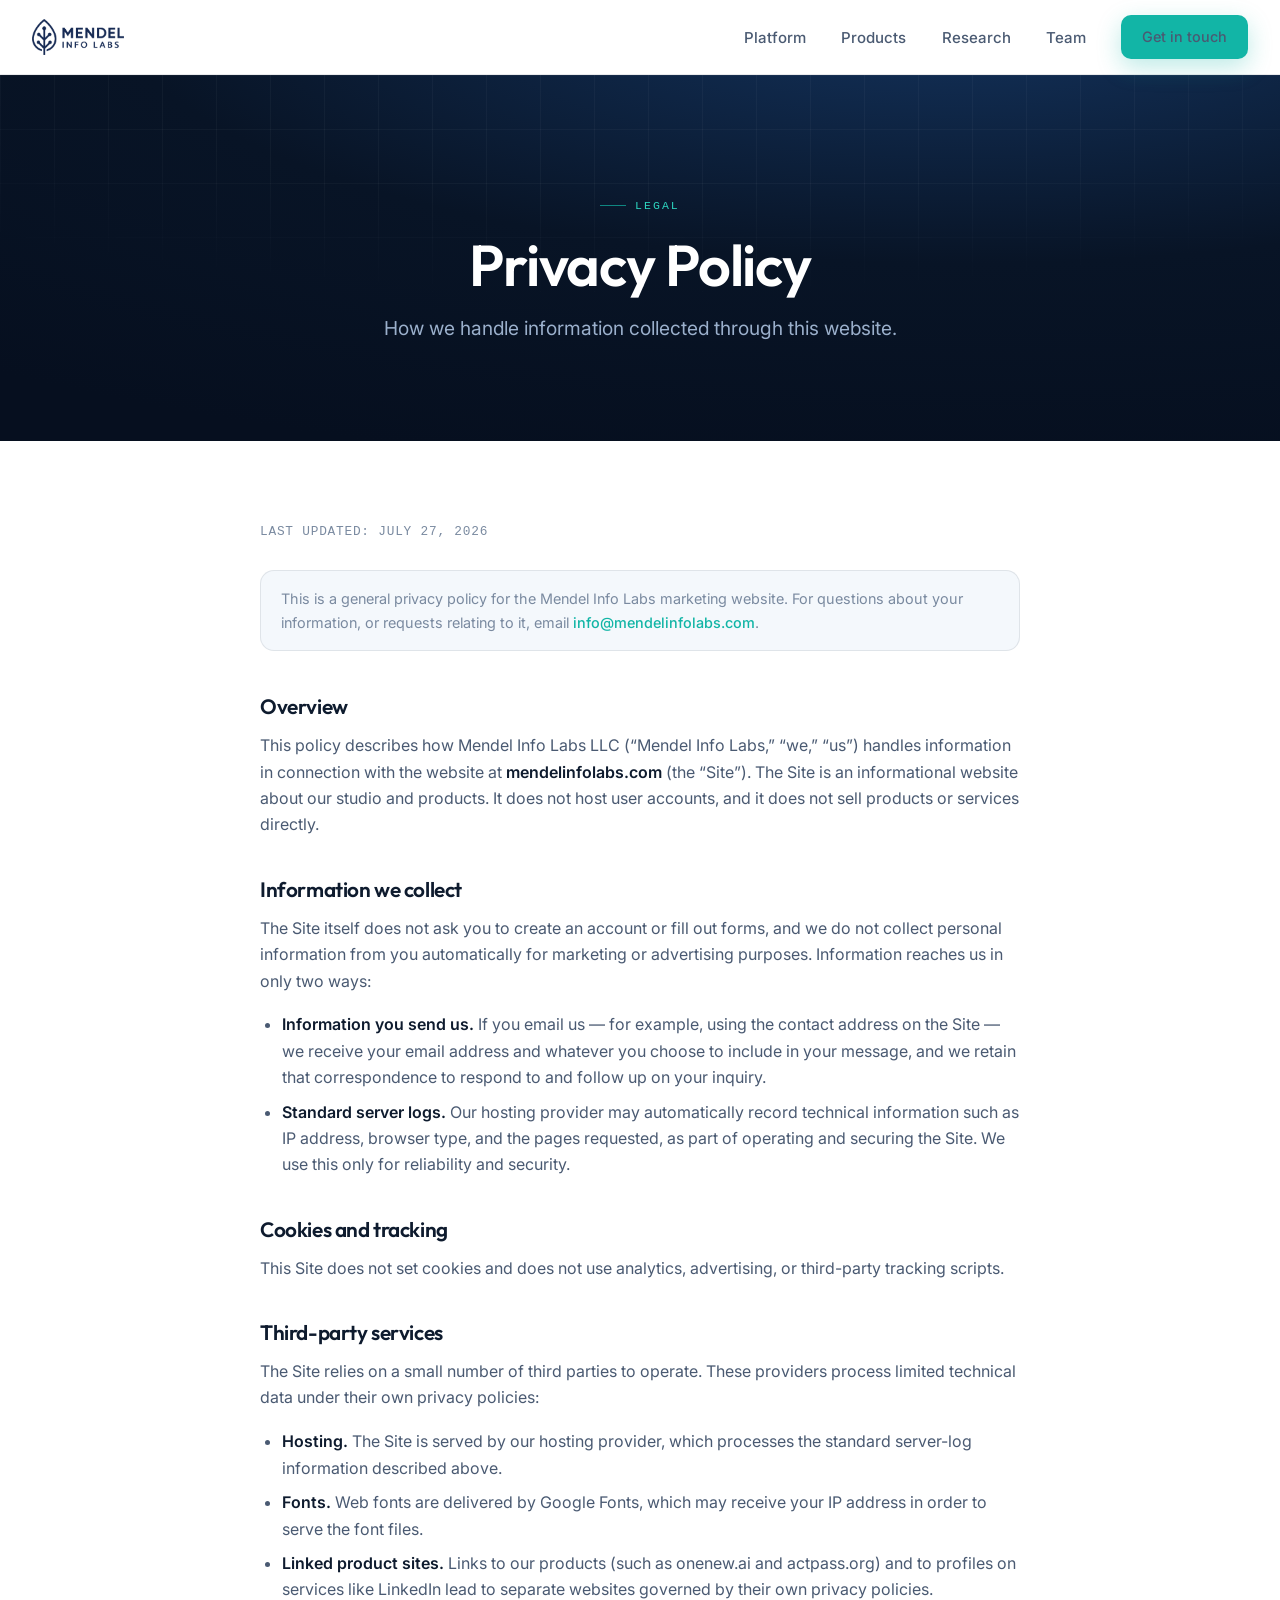
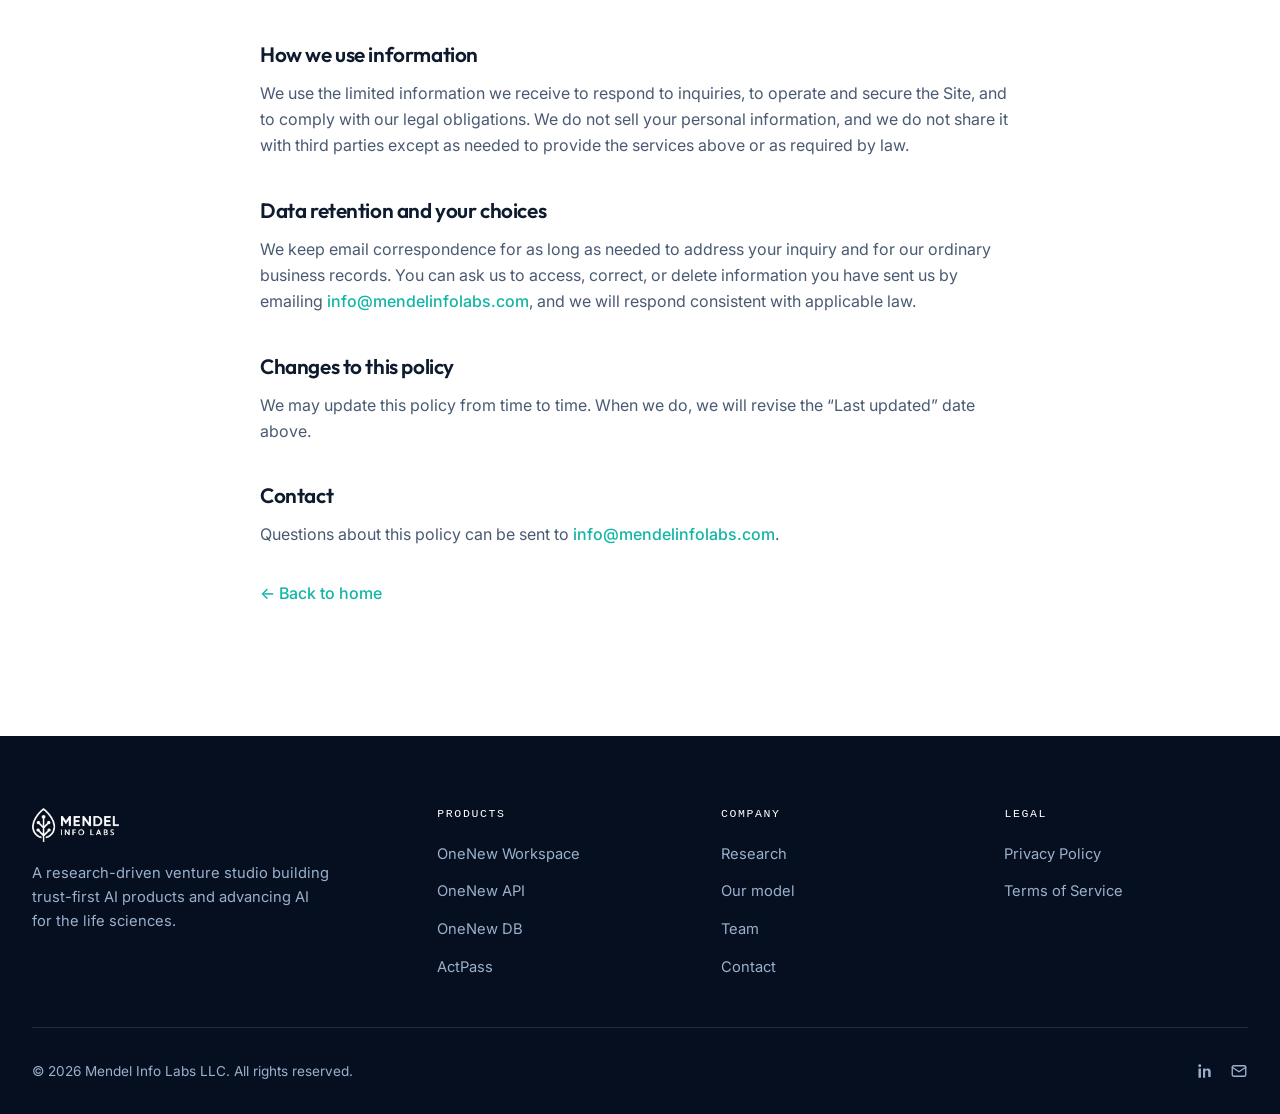
==== privacy.html @ 94ed28a3 "Fix hero product count and add Privacy/Terms pages - Hero stat said '3 Shipping products' while the " ====
<!DOCTYPE html>
<html lang="en">

<head>
    <meta charset="UTF-8">
    <meta name="viewport" content="width=device-width, initial-scale=1.0">
    <title>Privacy Policy | Mendel Info Labs</title>
    <meta name="description" content="How Mendel Info Labs handles information collected through the mendelinfolabs.com website.">
    <link rel="stylesheet" href="style.css">
    <link rel="icon" type="image/png" href="favicon.png">
    <link rel="apple-touch-icon" href="apple-touch-icon.png">
    <link rel="preconnect" href="https://fonts.googleapis.com">
    <link rel="preconnect" href="https://fonts.gstatic.com" crossorigin>
    <link
        href="https://fonts.googleapis.com/css2?family=Inter:wght@300;400;500;600;700&family=Outfit:wght@400;500;600;700&display=swap"
        rel="stylesheet">
</head>

<body>
    <svg width="0" height="0" style="position:absolute" aria-hidden="true">
        <defs>
            <symbol id="i-arrow" viewBox="0 0 24 24" fill="none" stroke="currentColor" stroke-width="1.8" stroke-linecap="round" stroke-linejoin="round"><path d="M5 12h14M13 6l6 6-6 6"/></symbol>
            <symbol id="i-mail" viewBox="0 0 24 24" fill="none" stroke="currentColor" stroke-width="1.8" stroke-linecap="round" stroke-linejoin="round"><rect x="3" y="5" width="18" height="14" rx="2"/><path d="M3 7l9 6 9-6"/></symbol>
            <symbol id="i-menu" viewBox="0 0 24 24" fill="none" stroke="currentColor" stroke-width="2" stroke-linecap="round"><path d="M4 7h16M4 12h16M4 17h16"/></symbol>
            <symbol id="i-li" viewBox="0 0 24 24" fill="currentColor"><path d="M6.94 5A1.94 1.94 0 113 5a1.94 1.94 0 013.94 0zM3.3 8.5h3.28V21H3.3V8.5zM9.36 8.5h3.14v1.71h.05c.44-.83 1.5-1.71 3.1-1.71 3.32 0 3.93 2.18 3.93 5v6.5h-3.28v-5.76c0-1.37-.02-3.14-1.91-3.14-1.92 0-2.21 1.5-2.21 3.04V21H9.36V8.5z"/></symbol>
        </defs>
    </svg>

    <header id="site-header">
        <nav class="container">
            <a href="index.html" class="logo" aria-label="Mendel Info Labs home">
                <img src="logo.png" alt="Mendel Info Labs">
            </a>
            <button class="nav-toggle" id="nav-toggle" aria-label="Toggle menu" aria-expanded="false">
                <svg><use href="#i-menu"/></svg>
            </button>
            <ul class="nav-links" id="nav-links">
                <li><a href="index.html#platform">Platform</a></li>
                <li><a href="index.html#products">Products</a></li>
                <li><a href="index.html#research">Research</a></li>
                <li><a href="team.html">Team</a></li>
                <li><a href="index.html#contact" class="btn btn-primary">Get in touch</a></li>
            </ul>
        </nav>
    </header>

    <main>
        <section class="page-header">
            <div class="container">
                <span class="eyebrow" style="justify-content:center;color:var(--teal-bright);">Legal</span>
                <h1>Privacy Policy</h1>
                <p>How we handle information collected through this website.</p>
            </div>
        </section>

        <section class="section" style="padding-top:5rem;">
            <div class="container">
                <div class="legal-body">
                    <p class="updated" style="font-family:var(--font-mono);font-size:0.8rem;letter-spacing:0.06em;text-transform:uppercase;color:var(--muted);margin-bottom:1.75rem;">Last updated: July 27, 2026</p>

                    <div class="legal-note">This is a general privacy policy for the Mendel&nbsp;Info&nbsp;Labs marketing website. For questions about your information, or requests relating to it, email <a href="mailto:info@mendelinfolabs.com">info@mendelinfolabs.com</a>.</div>

                    <h2>Overview</h2>
                    <p>This policy describes how Mendel Info Labs LLC (&ldquo;Mendel Info Labs,&rdquo; &ldquo;we,&rdquo; &ldquo;us&rdquo;) handles information in connection with the website at <strong>mendelinfolabs.com</strong> (the &ldquo;Site&rdquo;). The Site is an informational website about our studio and products. It does not host user accounts, and it does not sell products or services directly.</p>

                    <h2>Information we collect</h2>
                    <p>The Site itself does not ask you to create an account or fill out forms, and we do not collect personal information from you automatically for marketing or advertising purposes. Information reaches us in only two ways:</p>
                    <ul>
                        <li><strong>Information you send us.</strong> If you email us &mdash; for example, using the contact address on the Site &mdash; we receive your email address and whatever you choose to include in your message, and we retain that correspondence to respond to and follow up on your inquiry.</li>
                        <li><strong>Standard server logs.</strong> Our hosting provider may automatically record technical information such as IP address, browser type, and the pages requested, as part of operating and securing the Site. We use this only for reliability and security.</li>
                    </ul>

                    <h2>Cookies and tracking</h2>
                    <p>This Site does not set cookies and does not use analytics, advertising, or third-party tracking scripts.</p>

                    <h2>Third-party services</h2>
                    <p>The Site relies on a small number of third parties to operate. These providers process limited technical data under their own privacy policies:</p>
                    <ul>
                        <li><strong>Hosting.</strong> The Site is served by our hosting provider, which processes the standard server-log information described above.</li>
                        <li><strong>Fonts.</strong> Web fonts are delivered by Google Fonts, which may receive your IP address in order to serve the font files.</li>
                        <li><strong>Linked product sites.</strong> Links to our products (such as onenew.ai and actpass.org) and to profiles on services like LinkedIn lead to separate websites governed by their own privacy policies.</li>
                    </ul>

                    <h2>How we use information</h2>
                    <p>We use the limited information we receive to respond to inquiries, to operate and secure the Site, and to comply with our legal obligations. We do not sell your personal information, and we do not share it with third parties except as needed to provide the services above or as required by law.</p>

                    <h2>Data retention and your choices</h2>
                    <p>We keep email correspondence for as long as needed to address your inquiry and for our ordinary business records. You can ask us to access, correct, or delete information you have sent us by emailing <a href="mailto:info@mendelinfolabs.com">info@mendelinfolabs.com</a>, and we will respond consistent with applicable law.</p>

                    <h2>Changes to this policy</h2>
                    <p>We may update this policy from time to time. When we do, we will revise the &ldquo;Last updated&rdquo; date above.</p>

                    <h2>Contact</h2>
                    <p>Questions about this policy can be sent to <a href="mailto:info@mendelinfolabs.com">info@mendelinfolabs.com</a>.</p>

                    <p style="margin-top:2rem;"><a href="index.html">&larr; Back to home</a></p>
                </div>
            </div>
        </section>
    </main>

    <footer>
        <div class="container">
            <div class="footer-top">
                <div class="footer-brand">
                    <img src="logo-light.png" alt="Mendel Info Labs">
                    <p>A research-driven venture studio building trust-first AI products and advancing AI for the life
                        sciences.</p>
                </div>
                <div class="footer-col">
                    <h5>Products</h5>
                    <ul>
                        <li><a href="https://www.onenew.ai/" target="_blank" rel="noopener">OneNew Workspace</a></li>
                        <li><a href="index.html#platform">OneNew API</a></li>
                        <li><a href="index.html#platform">OneNew DB</a></li>
                        <li><a href="https://www.actpass.org/" target="_blank" rel="noopener">ActPass</a></li>
                    </ul>
                </div>
                <div class="footer-col">
                    <h5>Company</h5>
                    <ul>
                        <li><a href="index.html#research">Research</a></li>
                        <li><a href="index.html#model">Our model</a></li>
                        <li><a href="team.html">Team</a></li>
                        <li><a href="index.html#contact">Contact</a></li>
                    </ul>
                </div>
                <div class="footer-col">
                    <h5>Legal</h5>
                    <ul>
                        <li><a href="privacy.html">Privacy Policy</a></li>
                        <li><a href="terms.html">Terms of Service</a></li>
                    </ul>
                </div>
            </div>
            <div class="footer-bottom">
                <span>&copy; <span id="year">2026</span> Mendel Info Labs LLC. All rights reserved.</span>
                <div class="socials">
                    <a href="https://www.linkedin.com/in/akigogikar/" target="_blank" rel="noopener" aria-label="LinkedIn"><svg><use href="#i-li"/></svg></a>
                    <a href="mailto:info@mendelinfolabs.com" aria-label="Email"><svg><use href="#i-mail"/></svg></a>
                </div>
            </div>
        </div>
    </footer>
    <script src="main.js"></script>
</body>

</html>
---- style.css ----
/* =============================================================
   Mendel Info Labs — Design System
   Premium, due-diligence-grade static site
   ============================================================= */

:root {
    /* Brand */
    --navy-950: #060F1F;
    --navy-900: #081426;
    --navy-800: #0B1F3A;
    --navy-700: #12294A;
    --navy-600: #1B3560;

    --teal: #12B5A6;
    --teal-bright: #2DD4BF;
    --teal-soft: #99F6E4;
    --accent: #4F8BFF;

    --ink: #0E1B2E;
    --slate: #4A5A72;
    --muted: #7A8AA0;
    --line: rgba(14, 27, 46, 0.09);
    --line-strong: rgba(14, 27, 46, 0.14);

    --bg: #FFFFFF;
    --bg-soft: #F4F8FC;
    --bg-tint: #EDF3FA;

    /* On-dark */
    --d-text: #E9F1FB;
    --d-muted: #9BB0CC;
    --d-line: rgba(255, 255, 255, 0.12);
    --d-card: rgba(255, 255, 255, 0.045);

    --container: 1280px;
    --container-wide: 1400px;
    --radius: 14px;
    --radius-lg: 22px;
    --radius-xl: 30px;

    --shadow-sm: 0 1px 2px rgba(9, 20, 38, 0.06), 0 2px 6px rgba(9, 20, 38, 0.05);
    --shadow-md: 0 12px 30px rgba(9, 20, 38, 0.08);
    --shadow-lg: 0 30px 60px rgba(9, 20, 38, 0.12);
    --shadow-glow: 0 0 0 1px rgba(18, 181, 166, 0.25), 0 20px 50px rgba(18, 181, 166, 0.18);

    --ease: cubic-bezier(0.22, 0.61, 0.36, 1);
    --transition: all 0.3s var(--ease);

    --font-display: 'Outfit', -apple-system, BlinkMacSystemFont, 'Segoe UI', sans-serif;
    --font-body: 'Inter', -apple-system, BlinkMacSystemFont, 'Segoe UI', sans-serif;
    --font-mono: 'SF Mono', 'JetBrains Mono', 'Roboto Mono', ui-monospace, monospace;
}

*,
*::before,
*::after {
    margin: 0;
    padding: 0;
    box-sizing: border-box;
}

html {
    scroll-behavior: smooth;
    scroll-padding-top: 100px;
    -webkit-text-size-adjust: 100%;
}

body {
    font-family: var(--font-body);
    line-height: 1.65;
    color: var(--slate);
    background: var(--bg);
    overflow-x: hidden;
    -webkit-font-smoothing: antialiased;
    text-rendering: optimizeLegibility;
}

h1, h2, h3, h4, h5 {
    font-family: var(--font-display);
    color: var(--ink);
    line-height: 1.12;
    letter-spacing: -0.02em;
    font-weight: 600;
}

a { color: inherit; }
img, svg { display: block; max-width: 100%; }
ul { list-style: none; }

.container {
    max-width: var(--container);
    margin: 0 auto;
    padding: 0 2rem;
    width: 100%;
}

/* ---------- Shared bits ---------- */
.eyebrow {
    display: inline-flex;
    align-items: center;
    gap: 0.55rem;
    font-family: var(--font-mono);
    font-size: 0.72rem;
    font-weight: 500;
    letter-spacing: 0.18em;
    text-transform: uppercase;
    color: var(--teal);
    margin-bottom: 1.1rem;
}
.eyebrow::before {
    content: "";
    width: 26px;
    height: 1px;
    background: var(--teal);
    opacity: 0.7;
}
.on-dark .eyebrow { color: var(--teal-bright); }

.section {
    padding: 7rem 0;
    position: relative;
}
.section-sm { padding: 5rem 0; }

.on-dark {
    background: var(--navy-800);
    color: var(--d-text);
}
.on-dark h1, .on-dark h2, .on-dark h3, .on-dark h4 { color: #fff; }
.on-dark p { color: var(--d-muted); }

.section-head {
    max-width: 720px;
    margin-bottom: 3.5rem;
}
.section-head.center {
    margin-left: auto;
    margin-right: auto;
    text-align: center;
}
.section-head h2 {
    font-size: clamp(1.9rem, 3.6vw, 2.9rem);
    margin-bottom: 1rem;
}
.section-head p {
    font-size: 1.12rem;
    color: var(--muted);
}
.on-dark .section-head p { color: var(--d-muted); }

/* ---------- Buttons ---------- */
.btn {
    display: inline-flex;
    align-items: center;
    justify-content: center;
    gap: 0.55rem;
    padding: 0.85rem 1.65rem;
    border-radius: 10px;
    font-family: var(--font-body);
    font-weight: 600;
    font-size: 0.96rem;
    text-decoration: none;
    cursor: pointer;
    border: 1.5px solid transparent;
    transition: var(--transition);
    white-space: nowrap;
}
.btn svg { width: 18px; height: 18px; }
.btn-primary {
    background: var(--teal);
    color: #04201C;
    box-shadow: 0 8px 24px rgba(18, 181, 166, 0.28);
}
.btn-primary:hover {
    background: var(--teal-bright);
    transform: translateY(-2px);
    box-shadow: 0 14px 34px rgba(18, 181, 166, 0.38);
}
.btn-dark {
    background: var(--navy-800);
    color: #fff;
}
.btn-dark:hover {
    background: var(--navy-700);
    transform: translateY(-2px);
    box-shadow: var(--shadow-md);
}
.btn-ghost {
    background: transparent;
    color: var(--ink);
    border-color: var(--line-strong);
}
.btn-ghost:hover {
    border-color: var(--ink);
    background: var(--ink);
    color: #fff;
    transform: translateY(-2px);
}
.on-dark .btn-ghost,
.hero .btn-ghost,
.contact-card .btn-ghost {
    color: #fff;
    border-color: var(--d-line);
}
.on-dark .btn-ghost:hover,
.hero .btn-ghost:hover,
.contact-card .btn-ghost:hover {
    background: #fff;
    color: var(--navy-900);
    border-color: #fff;
}
.btn-lg { padding: 1rem 2rem; font-size: 1.02rem; }

.text-link {
    display: inline-flex;
    align-items: center;
    gap: 0.4rem;
    font-weight: 600;
    color: var(--teal);
    text-decoration: none;
    font-size: 0.95rem;
    transition: var(--transition);
}
.text-link svg { width: 16px; height: 16px; transition: var(--transition); }
.text-link:hover svg { transform: translateX(4px); }

/* ---------- Header ---------- */
header {
    position: sticky;
    top: 0;
    z-index: 1000;
    background: rgba(255, 255, 255, 0.82);
    backdrop-filter: saturate(180%) blur(16px);
    -webkit-backdrop-filter: saturate(180%) blur(16px);
    border-bottom: 1px solid var(--line);
    transition: box-shadow 0.3s var(--ease);
}
header.scrolled { box-shadow: 0 4px 24px rgba(9, 20, 38, 0.07); }

nav {
    display: flex;
    align-items: center;
    justify-content: space-between;
    height: 74px;
}
.logo { display: flex; align-items: center; text-decoration: none; }
/* logo.png is trimmed to its ink, so height maps 1:1 to the visible mark
   (aspect 2.55). Changing this value scales the wordmark directly. */
.logo img {
    height: 36px;
    width: auto;
    object-fit: contain;
    transition: var(--transition);
}
.logo:hover img { transform: scale(1.04); }

.nav-links {
    display: flex;
    align-items: center;
    gap: 2.2rem;
}
.nav-links a {
    text-decoration: none;
    color: var(--slate);
    font-weight: 500;
    font-size: 0.94rem;
    transition: var(--transition);
    position: relative;
}
.nav-links a:not(.btn):hover { color: var(--ink); }
.nav-links .btn { padding: 0.6rem 1.25rem; font-size: 0.9rem; }

.nav-toggle {
    display: none;
    background: none;
    border: none;
    cursor: pointer;
    padding: 0.4rem;
    color: var(--ink);
}
.nav-toggle svg { width: 26px; height: 26px; }

/* ---------- Hero ---------- */
.hero {
    position: relative;
    background: radial-gradient(120% 120% at 80% -10%, #14345F 0%, var(--navy-900) 45%, var(--navy-950) 100%);
    color: var(--d-text);
    padding: 8rem 0 7rem;
    overflow: hidden;
}
.hero::before {
    content: "";
    position: absolute;
    inset: 0;
    background-image:
        linear-gradient(rgba(255, 255, 255, 0.035) 1px, transparent 1px),
        linear-gradient(90deg, rgba(255, 255, 255, 0.035) 1px, transparent 1px);
    background-size: 54px 54px;
    mask-image: radial-gradient(120% 90% at 50% 0%, #000 30%, transparent 78%);
    -webkit-mask-image: radial-gradient(120% 90% at 50% 0%, #000 30%, transparent 78%);
}
.hero::after {
    content: "";
    position: absolute;
    width: 620px;
    height: 620px;
    right: -160px;
    top: -220px;
    background: radial-gradient(circle, rgba(18, 181, 166, 0.28) 0%, transparent 62%);
    filter: blur(20px);
    pointer-events: none;
}
.hero .container { position: relative; z-index: 2; }
.hero-inner { max-width: 980px; }

.hero-badge {
    display: inline-flex;
    align-items: center;
    gap: 0.6rem;
    padding: 0.42rem 0.95rem 0.42rem 0.5rem;
    border: 1px solid var(--d-line);
    border-radius: 100px;
    background: rgba(255, 255, 255, 0.04);
    font-size: 0.82rem;
    color: var(--d-muted);
    margin-bottom: 1.8rem;
}
.hero-badge b { color: #fff; font-weight: 600; }
.hero-badge .tag {
    font-family: var(--font-mono);
    font-size: 0.68rem;
    letter-spacing: 0.08em;
    color: #04201C;
    background: var(--teal-bright);
    padding: 0.2rem 0.6rem;
    border-radius: 100px;
    text-transform: uppercase;
    font-weight: 600;
}
.hero h1 {
    color: #fff;
    font-size: clamp(2.5rem, 6vw, 4.4rem);
    font-weight: 600;
    letter-spacing: -0.03em;
    margin-bottom: 1.6rem;
}
.hero h1 .grad {
    background: linear-gradient(100deg, var(--teal-bright) 0%, var(--teal-soft) 55%, #7DD3FC 100%);
    -webkit-background-clip: text;
    background-clip: text;
    -webkit-text-fill-color: transparent;
}
.hero p.lead {
    font-size: 1.28rem;
    line-height: 1.6;
    color: var(--d-muted);
    max-width: 640px;
    margin-bottom: 2.4rem;
}
.hero-btns { display: flex; gap: 1rem; flex-wrap: wrap; }

.hero-meta {
    display: flex;
    flex-wrap: wrap;
    gap: 2.6rem;
    margin-top: 3.6rem;
    padding-top: 2.4rem;
    border-top: 1px solid var(--d-line);
}
.hero-meta .item .k {
    font-family: var(--font-display);
    font-size: 1.85rem;
    font-weight: 600;
    color: #fff;
    letter-spacing: -0.02em;
}
.hero-meta .item .v {
    font-size: 0.86rem;
    color: var(--d-muted);
    margin-top: 0.15rem;
}

/* ---------- Trust strip ---------- */
.trust {
    background: var(--navy-950);
    border-top: 1px solid var(--d-line);
    padding: 1.6rem 0;
}
.trust .container {
    display: flex;
    align-items: center;
    justify-content: center;
    flex-wrap: wrap;
    gap: 1rem 2.6rem;
}
.trust .lbl {
    font-family: var(--font-mono);
    font-size: 0.7rem;
    letter-spacing: 0.16em;
    text-transform: uppercase;
    color: var(--d-muted);
    opacity: 0.75;
}
.trust .badge {
    display: inline-flex;
    align-items: center;
    gap: 0.5rem;
    color: var(--d-text);
    font-weight: 500;
    font-size: 0.92rem;
    opacity: 0.9;
}
.trust .badge svg { width: 17px; height: 17px; color: var(--teal-bright); }

/* ---------- Portfolio cards ---------- */
.portfolio-grid {
    display: grid;
    grid-template-columns: repeat(12, 1fr);
    gap: 1.5rem;
}
.pf-card {
    grid-column: span 4;
    background: var(--bg);
    border: 1px solid var(--line);
    border-radius: var(--radius-lg);
    padding: 2.1rem;
    display: flex;
    flex-direction: column;
    text-decoration: none;
    color: inherit;
    transition: var(--transition);
    position: relative;
    overflow: hidden;
}
.pf-card.wide { grid-column: span 6; }
.pf-card::after {
    content: "";
    position: absolute;
    inset: 0;
    border-radius: inherit;
    box-shadow: inset 0 0 0 1.5px transparent;
    transition: var(--transition);
    pointer-events: none;
}
.pf-card:hover {
    transform: translateY(-6px);
    box-shadow: var(--shadow-lg);
    border-color: transparent;
}
.pf-card:hover::after { box-shadow: inset 0 0 0 1.5px rgba(18, 181, 166, 0.35); }
.pf-icon {
    width: 48px;
    height: 48px;
    border-radius: 12px;
    display: grid;
    place-items: center;
    background: var(--bg-tint);
    color: var(--navy-800);
    margin-bottom: 1.4rem;
}
.pf-icon svg { width: 24px; height: 24px; }
.pf-card .kicker {
    font-family: var(--font-mono);
    font-size: 0.7rem;
    letter-spacing: 0.12em;
    text-transform: uppercase;
    color: var(--teal);
    margin-bottom: 0.5rem;
}
.pf-card h3 { font-size: 1.32rem; margin-bottom: 0.6rem; }
.pf-card p { font-size: 0.98rem; color: var(--slate); flex-grow: 1; }
.pf-card .pf-foot {
    margin-top: 1.4rem;
    display: flex;
    align-items: center;
    gap: 0.4rem;
    font-weight: 600;
    font-size: 0.9rem;
    color: var(--ink);
}
.pf-card .pf-foot svg { width: 15px; height: 15px; color: var(--teal); transition: var(--transition); }
.pf-card:hover .pf-foot svg { transform: translateX(4px); }
.pf-tag {
    position: absolute;
    top: 1.6rem;
    right: 1.6rem;
    font-family: var(--font-mono);
    font-size: 0.64rem;
    letter-spacing: 0.08em;
    text-transform: uppercase;
    color: var(--muted);
    border: 1px solid var(--line-strong);
    padding: 0.2rem 0.55rem;
    border-radius: 100px;
}

/* ---------- Feature split (OneNew) ---------- */
.split {
    display: grid;
    grid-template-columns: 1.05fr 0.95fr;
    gap: 4.5rem;
    align-items: center;
}
.split.reverse .split-visual { order: -1; }
.feature-list { margin-top: 1.8rem; display: grid; gap: 1.2rem; }
.feature-list .fl {
    display: flex;
    gap: 1rem;
    align-items: flex-start;
}
.feature-list .fl .ic {
    flex-shrink: 0;
    width: 38px;
    height: 38px;
    border-radius: 10px;
    display: grid;
    place-items: center;
    background: rgba(18, 181, 166, 0.12);
    color: var(--teal);
}
.on-dark .feature-list .fl .ic { background: rgba(45, 212, 191, 0.14); color: var(--teal-bright); }
.feature-list .fl .ic svg { width: 20px; height: 20px; }
.feature-list .fl h4 { font-size: 1.05rem; margin-bottom: 0.2rem; }
.feature-list .fl p { font-size: 0.95rem; margin: 0; }

/* Sub-product chips */
.subproducts {
    display: grid;
    grid-template-columns: repeat(3, 1fr);
    gap: 1rem;
    margin: 2rem 0 0.5rem;
}
.subproduct {
    border: 1px solid var(--line);
    border-radius: var(--radius);
    padding: 1.25rem;
    background: var(--bg);
    transition: var(--transition);
}
.subproduct:hover { border-color: var(--teal); transform: translateY(-3px); box-shadow: var(--shadow-sm); }
.subproduct .nm {
    font-family: var(--font-display);
    font-weight: 600;
    color: var(--ink);
    font-size: 1.02rem;
    display: flex;
    align-items: center;
    gap: 0.45rem;
    margin-bottom: 0.35rem;
}
.subproduct .nm svg { width: 17px; height: 17px; color: var(--teal); }
.subproduct p { font-size: 0.86rem; margin: 0; color: var(--muted); }

/* ---------- App mockup ---------- */
.window {
    border-radius: var(--radius-lg);
    background: #fff;
    border: 1px solid var(--line);
    box-shadow: var(--shadow-lg);
    overflow: hidden;
}
.win-bar {
    background: var(--bg-soft);
    border-bottom: 1px solid var(--line);
    padding: 0.8rem 1.1rem;
    display: flex;
    align-items: center;
    gap: 0.75rem;
}
.win-dots { display: flex; gap: 0.42rem; }
.win-dots span { width: 11px; height: 11px; border-radius: 50%; background: #D5DEEA; }
.win-dots span:nth-child(1){ background:#FF6058; } .win-dots span:nth-child(2){ background:#FFBD2E; } .win-dots span:nth-child(3){ background:#28C840; }
.win-url {
    font-family: var(--font-mono);
    font-size: 0.74rem;
    color: var(--muted);
    background: #fff;
    border: 1px solid var(--line);
    border-radius: 7px;
    padding: 0.28rem 0.7rem;
    flex-grow: 1;
    display: flex;
    align-items: center;
    gap: 0.4rem;
}
.win-url svg { width: 12px; height: 12px; color: var(--teal); }
.win-body { padding: 1.6rem; display: flex; flex-direction: column; gap: 0.9rem; background: linear-gradient(180deg,#fff, #Fafcfe); }
.bubble {
    padding: 0.75rem 1.05rem;
    border-radius: 14px;
    font-size: 0.9rem;
    line-height: 1.5;
    max-width: 85%;
}
.bubble.u { align-self: flex-end; background: var(--navy-800); color: #fff; border-bottom-right-radius: 4px; }
.bubble.a { align-self: flex-start; background: var(--bg-soft); color: var(--ink); border-bottom-left-radius: 4px; border: 1px solid var(--line); }
.bubble .cite {
    display: inline-flex;
    align-items: center;
    gap: 0.35rem;
    margin-top: 0.5rem;
    font-family: var(--font-mono);
    font-size: 0.68rem;
    color: var(--teal);
}
.bubble .cite svg { width: 12px; height: 12px; }

/* ---------- Steps ---------- */
.steps {
    display: grid;
    grid-template-columns: repeat(3, 1fr);
    gap: 1.5rem;
    margin-top: 3rem;
    counter-reset: step;
}
.step {
    background: var(--d-card);
    border: 1px solid var(--d-line);
    border-radius: var(--radius-lg);
    padding: 2rem;
    position: relative;
}
.step .num {
    font-family: var(--font-mono);
    font-size: 0.8rem;
    color: var(--teal-bright);
    letter-spacing: 0.1em;
    margin-bottom: 1rem;
}
.step h4 { color: #fff; font-size: 1.15rem; margin-bottom: 0.5rem; }
.step p { font-size: 0.94rem; }

/* ---------- ActPass decision panel ---------- */
.decision {
    background: linear-gradient(180deg, var(--navy-800), var(--navy-900));
    border: 1px solid var(--d-line);
    border-radius: var(--radius-lg);
    overflow: hidden;
    font-family: var(--font-mono);
    box-shadow: var(--shadow-lg);
}
.decision .row {
    display: flex;
    align-items: center;
    justify-content: space-between;
    gap: 1rem;
    padding: 1.05rem 1.4rem;
    border-bottom: 1px solid var(--d-line);
    font-size: 0.86rem;
}
.decision .row:last-child { border-bottom: none; }
.decision .action { color: var(--d-text); }
.decision .amt { color: var(--d-muted); margin-left: 0.5rem; }
.verdict {
    display: inline-flex;
    align-items: center;
    gap: 0.4rem;
    padding: 0.28rem 0.7rem;
    border-radius: 100px;
    font-size: 0.72rem;
    letter-spacing: 0.04em;
    font-weight: 600;
    text-transform: uppercase;
}
.verdict svg { width: 13px; height: 13px; }
.verdict.allow { background: rgba(45, 212, 191, 0.15); color: var(--teal-bright); }
.verdict.review { background: rgba(255, 189, 46, 0.15); color: #FFCF6B; }
.verdict.deny { background: rgba(255, 96, 88, 0.15); color: #FF8B85; }
.decision .foot {
    padding: 1rem 1.4rem;
    background: rgba(255, 255, 255, 0.02);
    display: flex;
    align-items: center;
    gap: 0.55rem;
    font-size: 0.74rem;
    color: var(--d-muted);
}
.decision .foot svg { width: 15px; height: 15px; color: var(--teal-bright); }

/* ---------- Metric band ---------- */
.metrics {
    display: grid;
    grid-template-columns: repeat(4, 1fr);
    gap: 1.5rem;
}
.metric {
    text-align: center;
    padding: 1.5rem 1rem;
}
.metric .big {
    font-family: var(--font-display);
    font-size: clamp(2rem, 4vw, 2.8rem);
    font-weight: 600;
    color: var(--ink);
    letter-spacing: -0.03em;
    line-height: 1;
}
.on-dark .metric .big { color: #fff; }
.metric .lbl { margin-top: 0.6rem; font-size: 0.92rem; color: var(--muted); }
.on-dark .metric .lbl { color: var(--d-muted); }

/* ---------- Mission ---------- */
.mission-flow {
    display: grid;
    grid-template-columns: 1fr auto 1fr auto 1fr;
    align-items: center;
    gap: 1rem;
    margin-top: 3rem;
}
.flow-node {
    background: var(--d-card);
    border: 1px solid var(--d-line);
    border-radius: var(--radius);
    padding: 1.5rem;
    text-align: center;
}
.flow-node .ic {
    width: 44px; height: 44px; margin: 0 auto 0.9rem;
    border-radius: 12px; display: grid; place-items: center;
    background: rgba(45, 212, 191, 0.14); color: var(--teal-bright);
}
.flow-node .ic svg { width: 22px; height: 22px; }
.flow-node h4 { color: #fff; font-size: 1.05rem; margin-bottom: 0.35rem; }
.flow-node p { font-size: 0.86rem; }
.flow-arrow { color: var(--teal-bright); opacity: 0.6; }
.flow-arrow svg { width: 26px; height: 26px; }

/* ---------- Team ---------- */
.team-grid {
    display: grid;
    grid-template-columns: repeat(3, 1fr);
    gap: 2rem;
}
.team-card {
    background: var(--bg);
    border: 1px solid var(--line);
    border-radius: var(--radius-lg);
    padding: 2.2rem;
    transition: var(--transition);
    text-align: left;
    display: flex;
    flex-direction: column;
    align-items: flex-start;
}
.team-card:hover { transform: translateY(-6px); box-shadow: var(--shadow-lg); border-color: transparent; }
.team-avatar {
    width: 72px;
    height: 72px;
    border-radius: 18px;
    display: grid;
    place-items: center;
    font-family: var(--font-display);
    font-weight: 600;
    font-size: 1.6rem;
    color: #fff;
    background: linear-gradient(135deg, var(--navy-700), var(--teal));
    margin-bottom: 1.4rem;
    letter-spacing: -0.02em;
    overflow: hidden;
}
.team-avatar img {
    width: 100%;
    height: 100%;
    object-fit: cover;
    object-position: center top;
    display: block;
}
.team-card h3 { font-size: 1.28rem; margin-bottom: 0.25rem; }
.team-card .role {
    font-family: var(--font-mono);
    color: var(--teal);
    font-weight: 500;
    font-size: 0.76rem;
    text-transform: uppercase;
    letter-spacing: 0.1em;
    margin-bottom: 1rem;
}
.team-card .bio { font-size: 0.95rem; color: var(--slate); margin-bottom: 1.4rem; }
.team-card .li { margin-top: auto; }
.team-card .li {
    display: inline-flex;
    align-items: center;
    gap: 0.45rem;
    font-weight: 600;
    font-size: 0.88rem;
    color: var(--ink);
    text-decoration: none;
    transition: var(--transition);
}
.team-card .li svg { width: 17px; height: 17px; }
.team-card .li:hover { color: var(--teal); }

/* ---------- Contact ---------- */
.contact-card {
    background: radial-gradient(120% 140% at 85% 0%, #14345F, var(--navy-900) 60%);
    color: #fff;
    border-radius: var(--radius-xl);
    padding: 4rem;
    display: grid;
    grid-template-columns: 1.25fr 1fr;
    gap: 3rem;
    align-items: center;
    position: relative;
    overflow: hidden;
}
.contact-card::after {
    content: "";
    position: absolute;
    width: 380px; height: 380px;
    right: -120px; bottom: -160px;
    background: radial-gradient(circle, rgba(18,181,166,0.3), transparent 65%);
    filter: blur(10px);
}
.contact-card .ci { position: relative; z-index: 2; }
.contact-card h2 { color: #fff; font-size: clamp(1.8rem, 3.5vw, 2.6rem); margin-bottom: 1rem; }
.contact-card p { color: var(--d-muted); font-size: 1.08rem; margin-bottom: 1.6rem; }
.contact-detail {
    display: flex; align-items: center; gap: 0.7rem;
    font-size: 1.05rem; color: #fff; text-decoration: none;
}
.contact-detail svg { width: 20px; height: 20px; color: var(--teal-bright); }
.contact-action { position: relative; z-index: 2; display: flex; flex-direction: column; gap: 1rem; }

/* ---------- Page header (team) ---------- */
.page-header {
    background: radial-gradient(120% 130% at 75% -20%, #14345F, var(--navy-900) 55%, var(--navy-950));
    color: #fff;
    padding: 7rem 0 6rem;
    text-align: center;
    position: relative;
    overflow: hidden;
}
.page-header::before {
    content: "";
    position: absolute; inset: 0;
    background-image:
        linear-gradient(rgba(255,255,255,0.035) 1px, transparent 1px),
        linear-gradient(90deg, rgba(255,255,255,0.035) 1px, transparent 1px);
    background-size: 54px 54px;
    mask-image: radial-gradient(100% 80% at 50% 0%, #000 40%, transparent 80%);
    -webkit-mask-image: radial-gradient(100% 80% at 50% 0%, #000 40%, transparent 80%);
}
.page-header .container { position: relative; z-index: 2; }
.page-header h1 { color: #fff; font-size: clamp(2.4rem, 5vw, 3.6rem); margin-bottom: 1rem; }
.page-header p { color: var(--d-muted); font-size: 1.2rem; max-width: 620px; margin: 0 auto; }

/* ---------- Legal / prose pages ---------- */
.legal-body { max-width: 760px; margin: 0 auto; }
.legal-note {
    background: var(--bg-soft);
    border: 1px solid var(--line);
    border-radius: var(--radius);
    padding: 1rem 1.25rem;
    font-size: 0.9rem;
    color: var(--muted);
    margin-bottom: 2.75rem;
}
.legal-body h2 {
    font-size: 1.3rem;
    margin: 2.5rem 0 0.85rem;
}
.legal-body h2:first-of-type { margin-top: 0; }
.legal-body p { margin-bottom: 1.1rem; color: var(--slate); }
.legal-body ul { list-style: disc; padding-left: 1.35rem; margin-bottom: 1.1rem; }
.legal-body li { margin-bottom: 0.5rem; color: var(--slate); }
.legal-body a { color: var(--teal); text-decoration: none; font-weight: 500; }
.legal-body a:hover { text-decoration: underline; }
.legal-body strong { color: var(--ink); font-weight: 600; }

/* ---------- Footer ---------- */
footer {
    background: var(--navy-950);
    color: var(--d-muted);
    padding: 4.5rem 0 2rem;
}
.footer-top {
    display: grid;
    grid-template-columns: 1.5fr 1fr 1fr 1fr;
    gap: 2.5rem;
    padding-bottom: 3rem;
    border-bottom: 1px solid var(--d-line);
}
.footer-brand img { height: 34px; margin-bottom: 1.2rem; }
.footer-brand p { font-size: 0.92rem; max-width: 300px; }
.footer-col h5 {
    color: #fff;
    font-family: var(--font-mono);
    font-size: 0.72rem;
    letter-spacing: 0.14em;
    text-transform: uppercase;
    margin-bottom: 1.2rem;
    font-weight: 500;
}
.footer-col ul { display: grid; gap: 0.7rem; }
.footer-col a { text-decoration: none; font-size: 0.92rem; color: var(--d-muted); transition: var(--transition); }
.footer-col a:hover { color: #fff; }
.footer-bottom {
    display: flex;
    justify-content: space-between;
    align-items: center;
    flex-wrap: wrap;
    gap: 1rem;
    padding-top: 2rem;
    font-size: 0.85rem;
}
.footer-bottom .socials { display: flex; gap: 1rem; }
.footer-bottom .socials a { color: var(--d-muted); transition: var(--transition); }
.footer-bottom .socials a:hover { color: var(--teal-bright); }
.footer-bottom .socials svg { width: 18px; height: 18px; }

/* ---------- Reveal animation ----------
   Hidden state is gated on html.js-reveal, which main.js adds only when
   IntersectionObserver is usable and the viewport has real height. Without
   JS (or in prerender/zero-height contexts) content stays fully visible. */
.js-reveal .reveal {
    opacity: 0;
    transform: translateY(28px);
    transition: opacity 0.7s var(--ease), transform 0.7s var(--ease);
}
.js-reveal .reveal.in { opacity: 1; transform: none; }
@media (prefers-reduced-motion: reduce) {
    .js-reveal .reveal { opacity: 1; transform: none; transition: none; }
    html { scroll-behavior: auto; }
}

/* ---------- Responsive ---------- */
@media (max-width: 980px) {
    .split { grid-template-columns: 1fr; gap: 3rem; }
    .split.reverse .split-visual { order: 0; }
    .pf-card, .pf-card.wide { grid-column: span 6; }
    .metrics { grid-template-columns: repeat(2, 1fr); }
    .mission-flow { grid-template-columns: 1fr; }
    .flow-arrow { transform: rotate(90deg); margin: -0.3rem auto; }
    .contact-card { grid-template-columns: 1fr; padding: 3rem 2rem; }
    .footer-top { grid-template-columns: 1fr 1fr; }
}
@media (max-width: 760px) {
    .section { padding: 5rem 0; }
    .logo img { height: 30px; }
    .badge-tail { display: none; }
    .hero-badge { border-radius: 12px; }
    .nav-links {
        position: fixed;
        inset: 74px 0 auto 0;
        flex-direction: column;
        align-items: stretch;
        gap: 0;
        background: rgba(255, 255, 255, 0.98);
        backdrop-filter: blur(16px);
        border-bottom: 1px solid var(--line);
        padding: 1rem 2rem 1.6rem;
        box-shadow: var(--shadow-md);
        transform: translateY(-140%);
        transition: transform 0.35s var(--ease);
        max-height: calc(100vh - 74px);
        overflow-y: auto;
    }
    .nav-links.open { transform: translateY(0); }
    .nav-links a:not(.btn) { padding: 0.85rem 0; border-bottom: 1px solid var(--line); }
    .nav-links .btn { margin-top: 1rem; }
    .nav-toggle { display: block; }
    .steps, .subproducts, .team-grid, .portfolio-grid { grid-template-columns: 1fr; }
    .pf-card, .pf-card.wide { grid-column: span 1; }
    .hero-meta { gap: 1.6rem 2rem; }
    .metrics { grid-template-columns: 1fr 1fr; }
    .footer-top { grid-template-columns: 1fr; }
    .contact-card { padding: 2.4rem 1.6rem; }
}
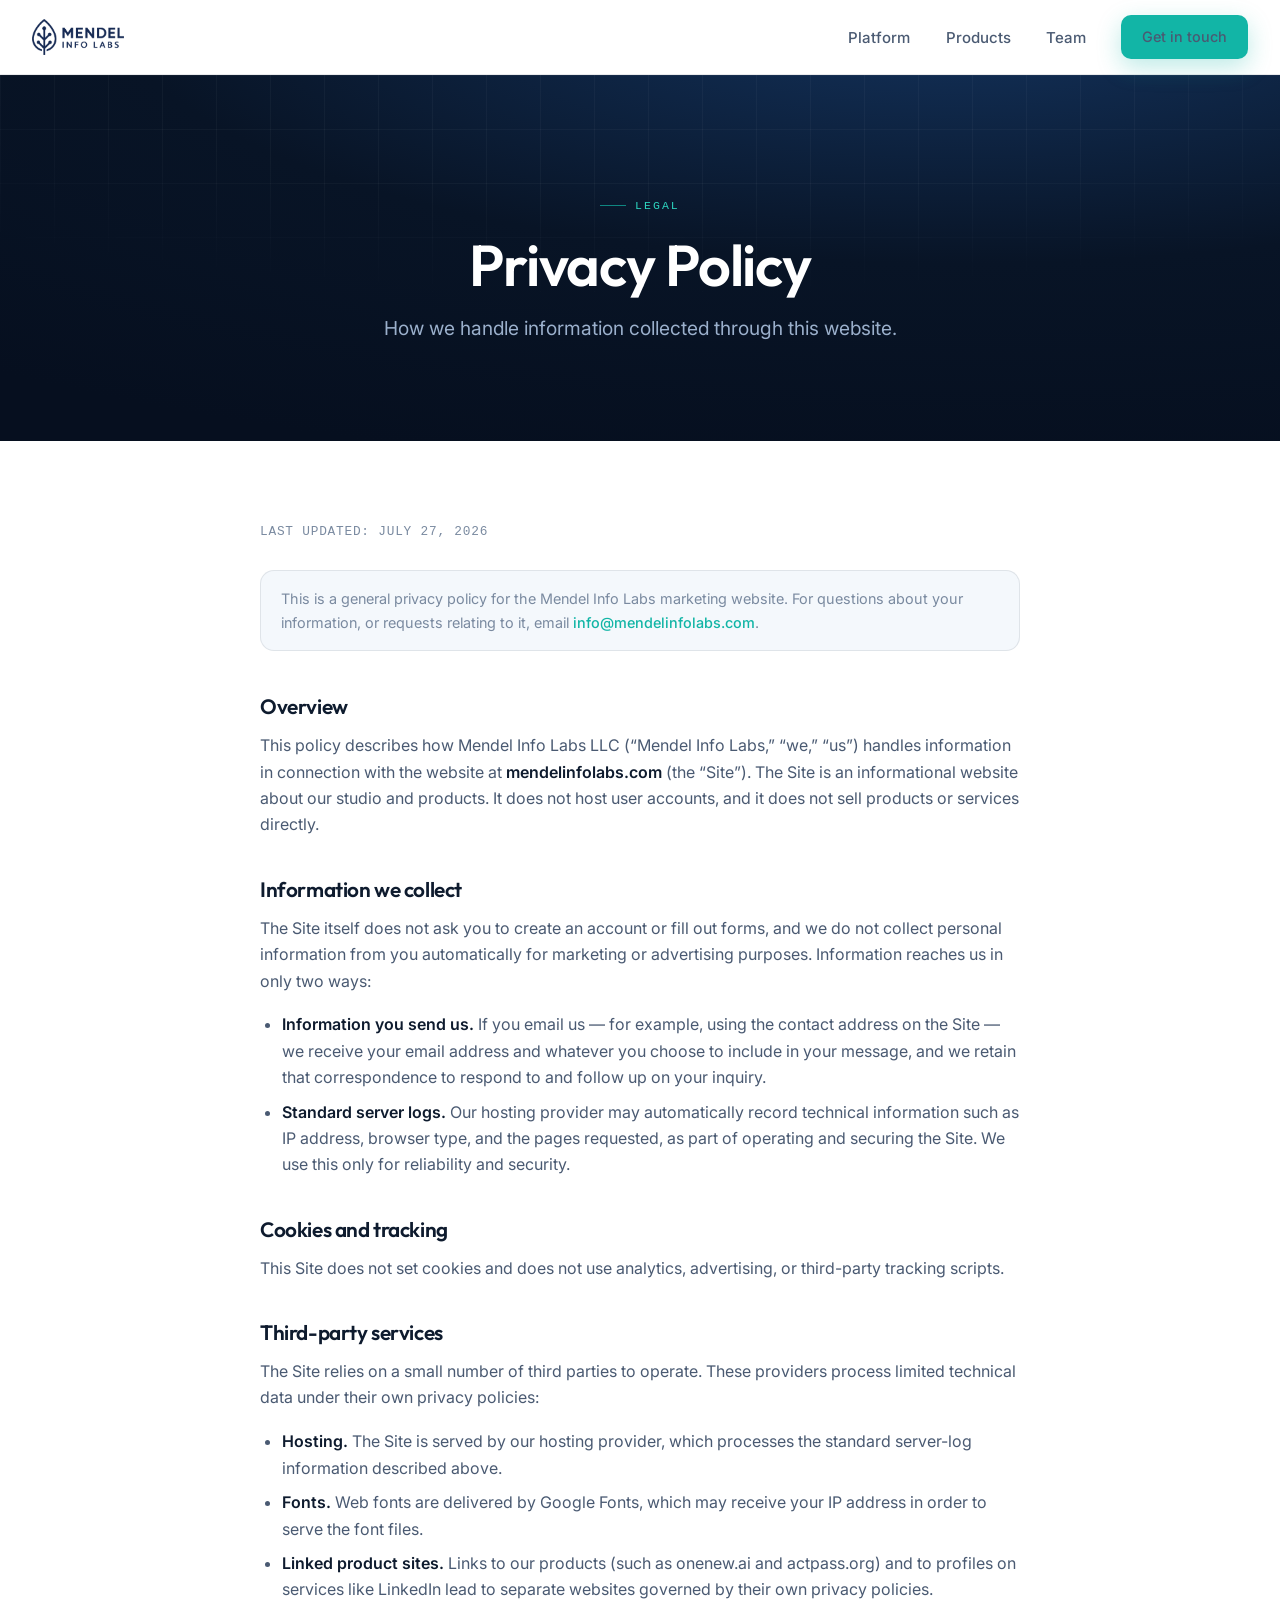
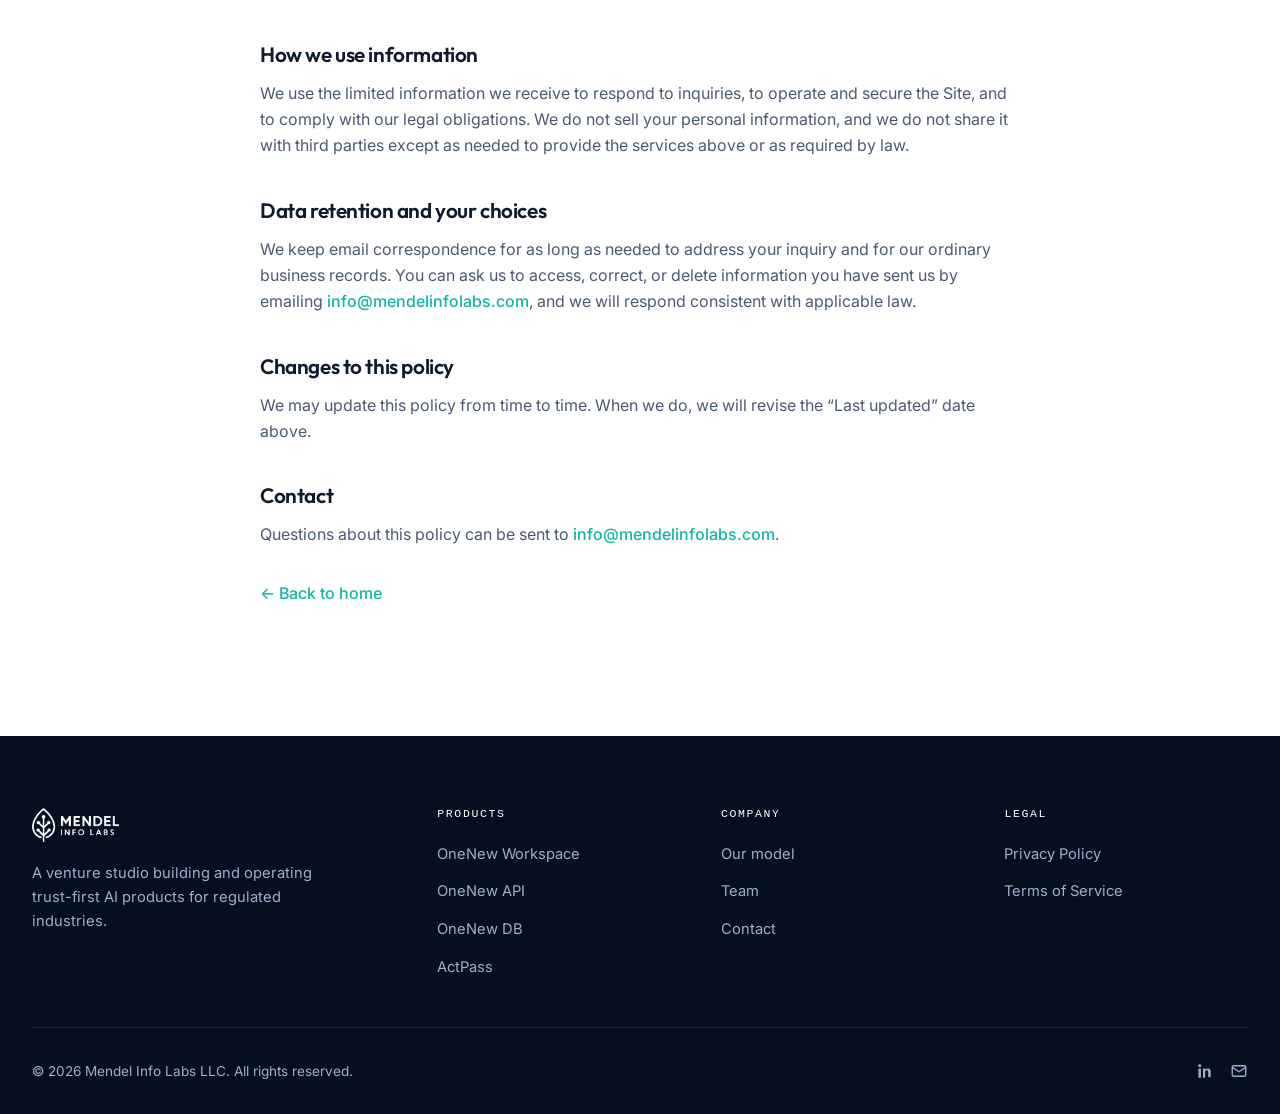
==== commit 58dade4e: "Remove all Fannin references and dependent bio-research claims No active Fannin contract, so every r" ====
--- a/privacy.html
+++ b/privacy.html
@@ -6,6 +6,18 @@
     <meta name="viewport" content="width=device-width, initial-scale=1.0">
     <title>Privacy Policy | Mendel Info Labs</title>
     <meta name="description" content="How Mendel Info Labs handles information collected through the mendelinfolabs.com website.">
+    <link rel="canonical" href="https://www.mendelinfolabs.com/privacy.html">
+    <meta property="og:type" content="website">
+    <meta property="og:site_name" content="Mendel Info Labs">
+    <meta property="og:url" content="https://www.mendelinfolabs.com/privacy.html">
+    <meta property="og:title" content="Privacy Policy | Mendel Info Labs">
+    <meta property="og:description" content="How Mendel Info Labs handles information collected through the mendelinfolabs.com website.">
+    <meta property="og:image" content="https://www.mendelinfolabs.com/og-card.png">
+    <meta property="og:image:width" content="1200">
+    <meta property="og:image:height" content="630">
+    <meta property="og:image:alt" content="Mendel Info Labs — Trust-first AI, engineered for regulated work.">
+    <meta name="twitter:card" content="summary_large_image">
+    <meta name="twitter:image" content="https://www.mendelinfolabs.com/og-card.png">
     <link rel="stylesheet" href="style.css">
     <link rel="icon" type="image/png" href="favicon.png">
     <link rel="apple-touch-icon" href="apple-touch-icon.png">
@@ -37,7 +49,6 @@
             <ul class="nav-links" id="nav-links">
                 <li><a href="index.html#platform">Platform</a></li>
                 <li><a href="index.html#products">Products</a></li>
-                <li><a href="index.html#research">Research</a></li>
                 <li><a href="team.html">Team</a></li>
                 <li><a href="index.html#contact" class="btn btn-primary">Get in touch</a></li>
             </ul>
@@ -104,8 +115,7 @@
             <div class="footer-top">
                 <div class="footer-brand">
                     <img src="logo-light.png" alt="Mendel Info Labs">
-                    <p>A research-driven venture studio building trust-first AI products and advancing AI for the life
-                        sciences.</p>
+                    <p>A venture studio building and operating trust-first AI products for regulated industries.</p>
                 </div>
                 <div class="footer-col">
                     <h5>Products</h5>
@@ -119,7 +129,6 @@
                 <div class="footer-col">
                     <h5>Company</h5>
                     <ul>
-                        <li><a href="index.html#research">Research</a></li>
                         <li><a href="index.html#model">Our model</a></li>
                         <li><a href="team.html">Team</a></li>
                         <li><a href="index.html#contact">Contact</a></li>
